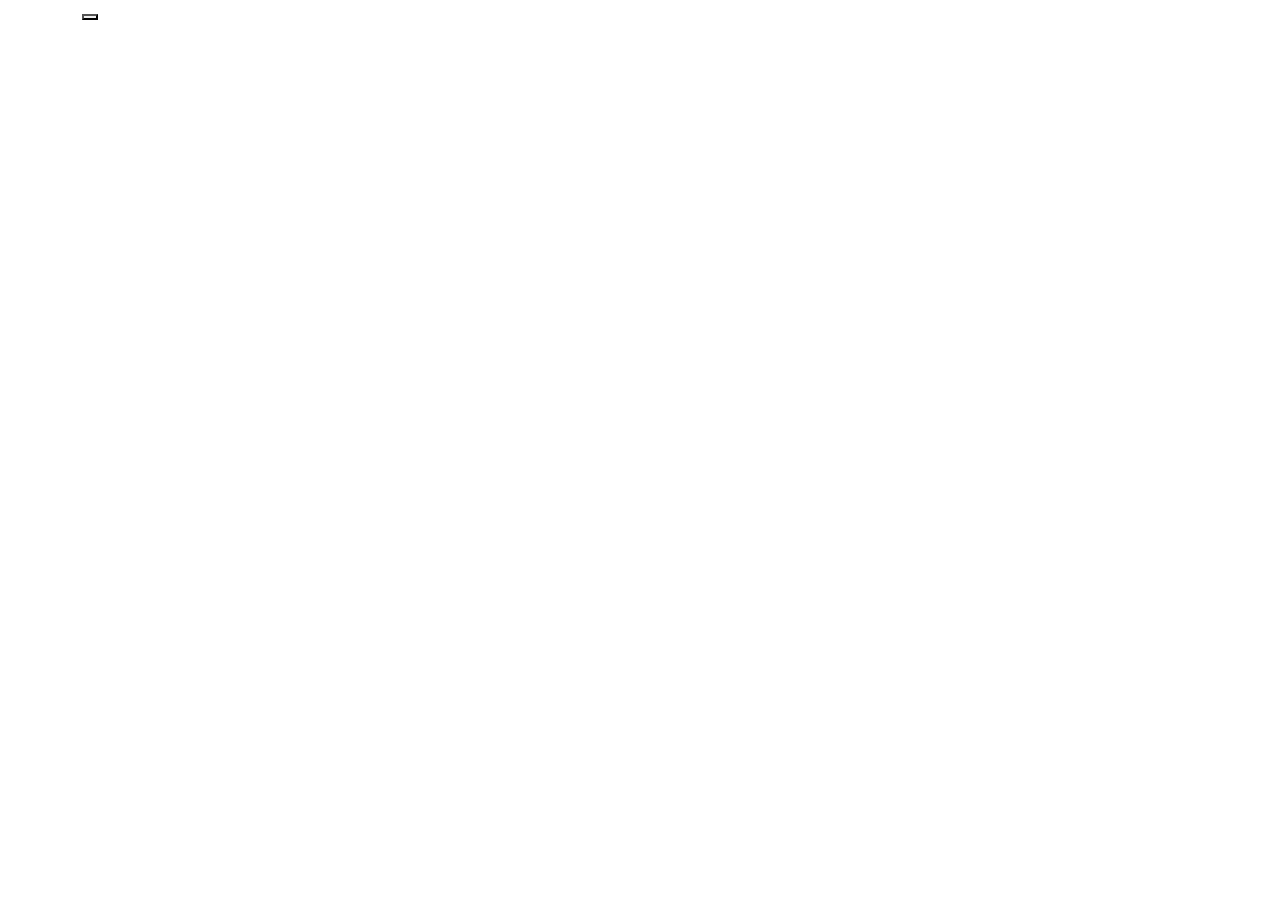
==== 02-mis-gastos/index.html @ c406acf4 "S02: esqueleto de pantallas" ====
<!doctype html>
<html lang="es">
  <head>
    <meta charset="UTF-8" />
    <meta name="viewport" content="width=device-width, initial-scale=1.0" />
    <title>Mis Gastos</title>

    <!-- =================================
      1. BOOTSTRAP (CSS)
    ================================= -->
    <link
      rel="stylesheet"
      href="https://cdn.jsdelivr.net/npm/bootstrap@5.3.8/dist/css/bootstrap.min.css"
    />
    <!-- =================================
      2. BOOTSTRAP ICONS
    ================================= -->
    <link
      rel="stylesheet"
      href="https://cdn.jsdelivr.net/npm/bootstrap-icons@1.13.2/font/bootstrap-icons.min.css"
    />

    <!-- =================================
      3. GOOGLE FONTS
      Bricolage Grotesque (títulos), DM Sans (texto), DM Mono (montos)
    ================================= -->
    <link rel="preconnect" href="https://fonts.googleapis.com" />
    <link rel="preconnect" href="https://fonts.gstatic.com" crossorigin />
    <link
      rel="stylesheet"
      href="https://fonts.googleapis.com/css2?family=Bricolage+Grotesque:opsz,wght@12..96,200..800&family=DM+Mono:ital,wght@0,300;0,400;0,500;1,300;1,400;1,500&family=DM+Sans:ital,opsz,wght@0,9..40,100..1000;1,9..40,100..1000&display=swap"
    />

    <!-- =================================
      4. MIS ESTILOS (siempre de último para que ganen)
    ================================= -->
    <link rel="stylesheet" href="css/styles.css" />
  </head>

  <body>
    <div class="container">
      <header>
        <div class="container"></div>
      </header>
      <main>
        <div class="container">
          <section class="Pantalla Inicio"></section>
          <section class="Pantalla Resumen"></section>
          <section class="Pantalla Ajustes"></section>
        </div>
        <button></button>
      </main>
    </div>

    <nav></nav>
    <!-- =================================
      SCRIPTS (al final del body)
    ================================= -->
    <script src="https://cdn.jsdelivr.net/npm/bootstrap@5.3.8/dist/js/bootstrap.bundle.min.js"></script>
    <script src="js/app.js"></script>
  </body>
</html>
---- 02-mis-gastos/css/styles.css ----
/* =================================
   MIS GASTOS · estilos propios
   (las variables de color llegan en S03)
================================= */

/* Texto general de la app */
body {
  font-family: "DM Sans", sans-serif;
}

/* Títulos */
h1 {
  font-family: "Bricolage Grotesque", sans-serif;
  font-weight: 800;
}
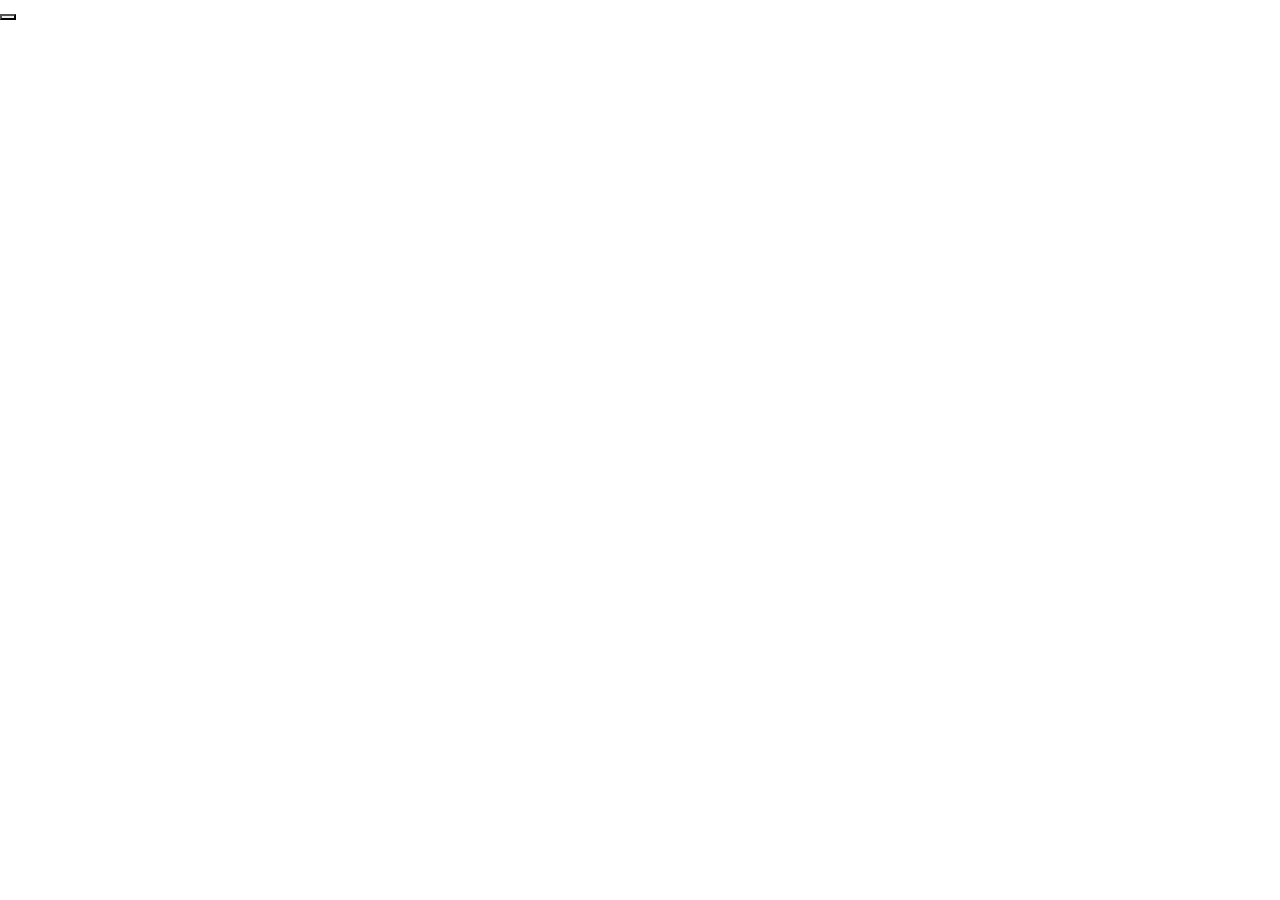
==== commit 40001941: "02: esqueleto + imágenes guía" ====
--- a/02-mis-gastos/index.html
+++ b/02-mis-gastos/index.html
@@ -38,21 +38,42 @@
   </head>
 
   <body>
-    <div class="container">
-      <header>
-        <div class="container"></div>
-      </header>
-      <main>
-        <div class="container">
-          <section class="Pantalla Inicio"></section>
-          <section class="Pantalla Resumen"></section>
-          <section class="Pantalla Ajustes"></section>
-        </div>
-        <button></button>
-      </main>
-    </div>
+    <!-- =================================
+      CABECERA (título y mes)
+    ================================= -->
+    <header>
+      <div class="container"></div>
+    </header>
 
+    <!-- =================================
+      PANTALLAS (solo se ve una a la vez)
+    ================================= -->
+    <main>
+      <div class="container">
+        <!-- Pantalla 1: Inicio -->
+        <section id="pantalla-inicio"></section>
+        <!-- Pantalla 2: Resumen -->
+        <section id="pantalla-resumen"></section>
+        <!-- Pantalla 3: Ajustes -->
+        <section id="pantalla-ajustes"></section>
+      </div>
+    </main>
+
+    <!-- =================================
+      BOTÓN + (agregar gasto)
+    ================================= -->
+    <button id="btn-agregar"></button>
+
+    <!-- =================================
+      NAVEGACIÓN INFERIOR
+    ================================= -->
     <nav></nav>
+
+    <!-- =================================
+      CAPA NUEVO GASTO (formulario)
+    ================================= -->
+    <div id="capa-agregar"></div>
+
     <!-- =================================
       SCRIPTS (al final del body)
     ================================= -->
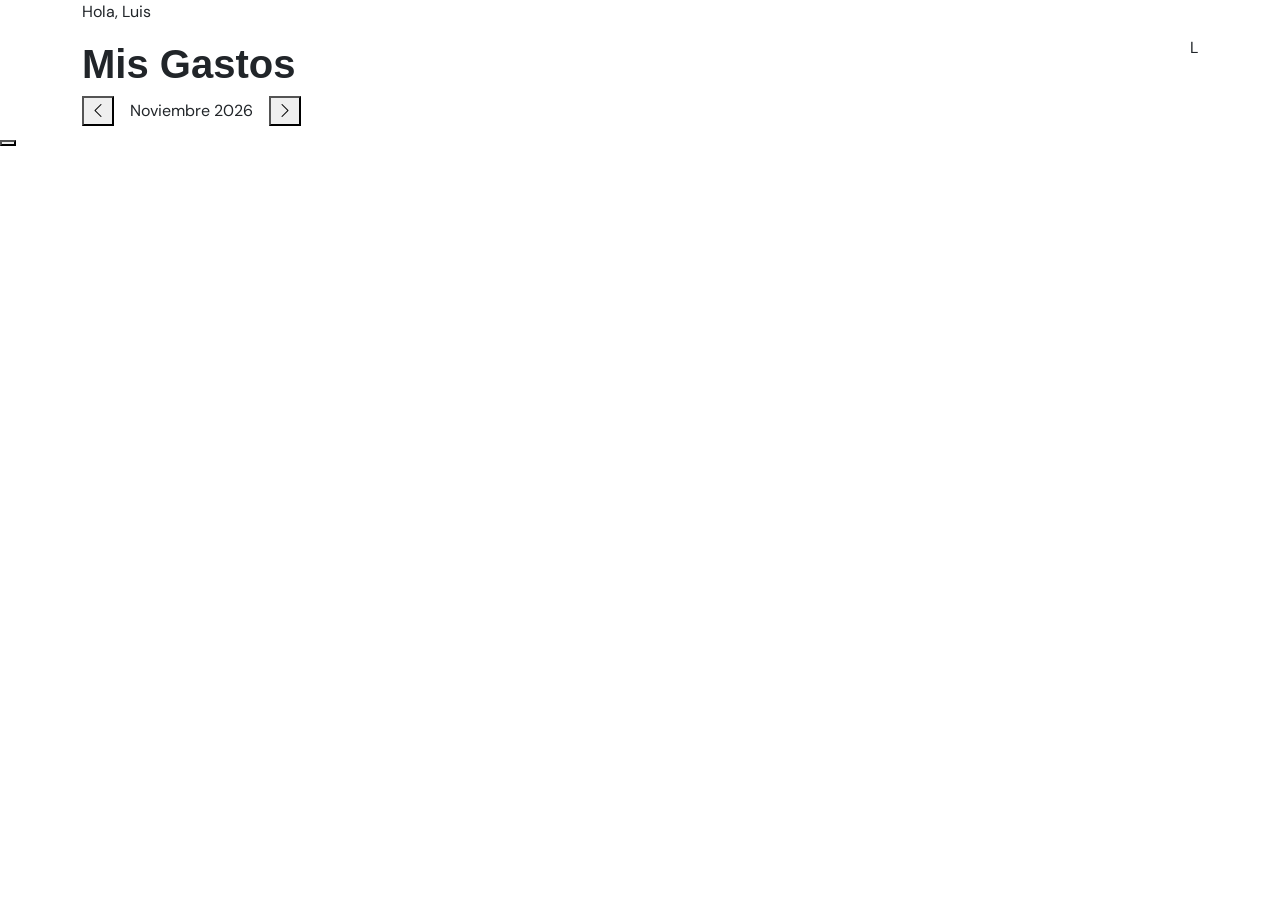
==== commit 537fd6ad: "S02: cabecera y selector de mes" ====
--- a/02-mis-gastos/index.html
+++ b/02-mis-gastos/index.html
@@ -42,7 +42,14 @@
       CABECERA (título y mes)
     ================================= -->
     <header>
-      <div class="container"></div>
+      <div class="container d-flex justify-content-between align-items-center">
+        <div class="lado-izquierdo">
+          <p>Hola, Luis</p>
+          <h1>Mis Gastos</h1>
+        </div>
+
+        <div class="lado-derecho">L</div>
+      </div>
     </header>
 
     <!-- =================================
@@ -51,7 +58,13 @@
     <main>
       <div class="container">
         <!-- Pantalla 1: Inicio -->
-        <section id="pantalla-inicio"></section>
+        <section id="pantalla-inicio">
+          <div class="d-flex align-items-center gap-3">
+            <button><i class="bi bi-chevron-left"></i></button>
+            <span id="texto-mes">Noviembre 2026</span>
+            <button><i class="bi bi-chevron-right"></i></button>
+          </div>
+        </section>
         <!-- Pantalla 2: Resumen -->
         <section id="pantalla-resumen"></section>
         <!-- Pantalla 3: Ajustes -->
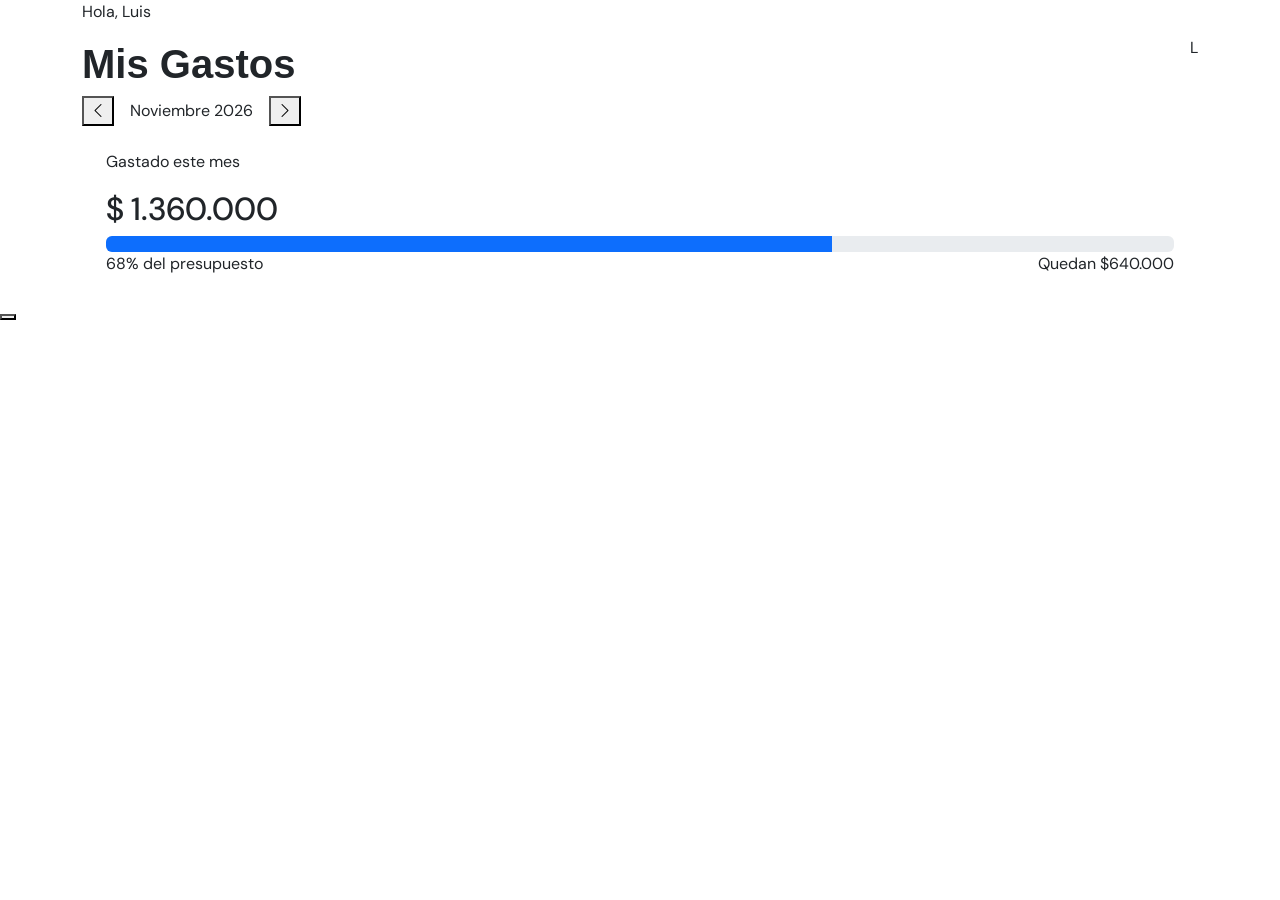
==== commit 362f1dad: "S02: tarjeta de saldo" ====
--- a/02-mis-gastos/index.html
+++ b/02-mis-gastos/index.html
@@ -64,6 +64,24 @@
             <span id="texto-mes">Noviembre 2026</span>
             <button><i class="bi bi-chevron-right"></i></button>
           </div>
+          <article class="tarjeta-saldo p-4 rounded-4">
+            <p>Gastado este mes</p>
+            <h2 id="total-mes">$ 1.360.000</h2>
+            <div
+              class="progress"
+              role="progressbar"
+              aria-label="Presupuesto usado"
+              aria-valuenow="68"
+              aria-valuemin="0"
+              aria-valuemax="100"
+            >
+              <div class="progress-bar" id="barra-mes" style="width: 68%"></div>
+            </div>
+            <div class="d-flex justify-content-between">
+              <span id="porcentaje-mes">68% del presupuesto</span>
+              <span id="quedan-mes">Quedan $640.000</span>
+            </div>
+          </article>
         </section>
         <!-- Pantalla 2: Resumen -->
         <section id="pantalla-resumen"></section>
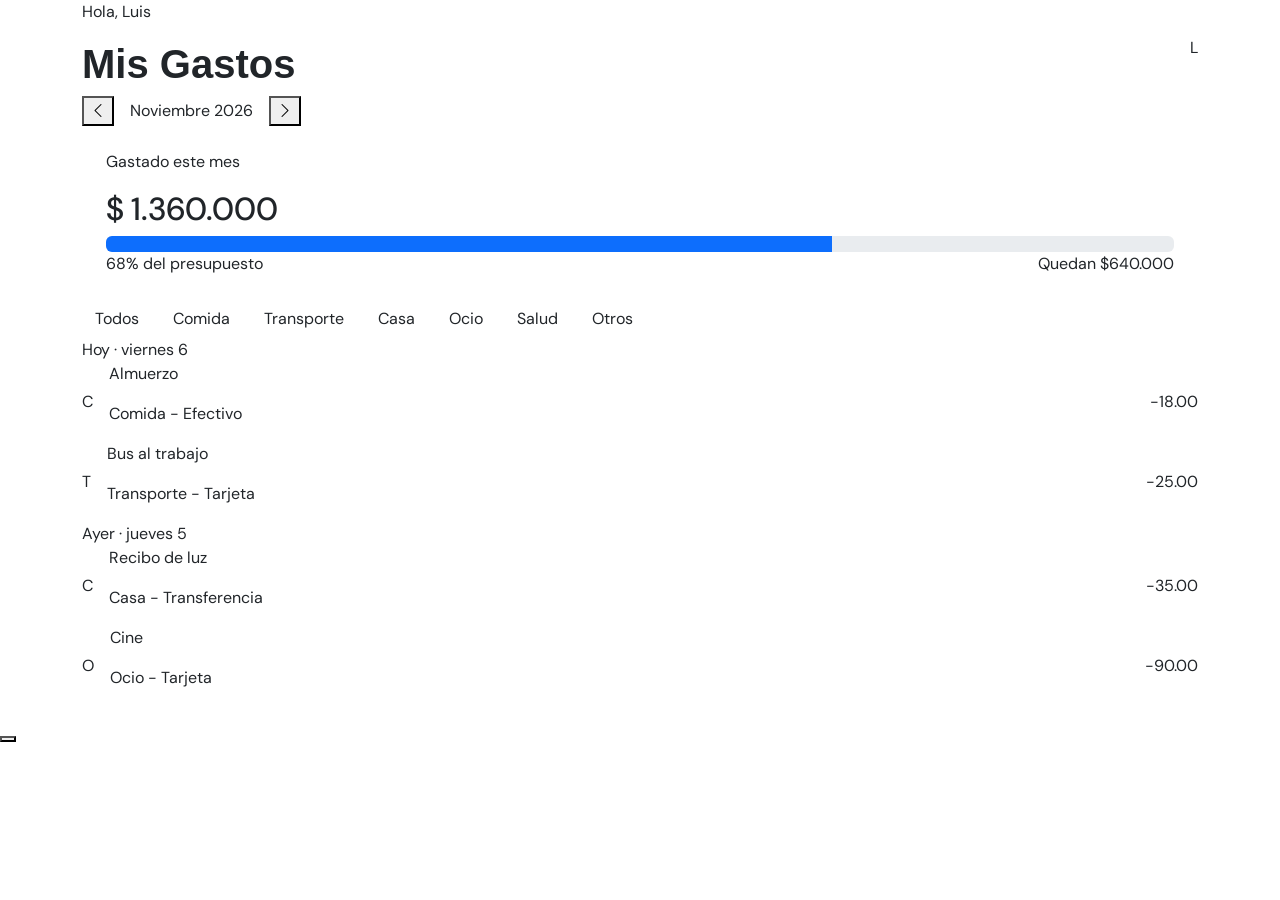
==== commit 0f33c802: "S02: filtros y lista de ejemplo" ====
--- a/02-mis-gastos/index.html
+++ b/02-mis-gastos/index.html
@@ -82,6 +82,66 @@
               <span id="quedan-mes">Quedan $640.000</span>
             </div>
           </article>
+
+          <div class="d-flex gap-2 overflow-auto">
+            <button class="btn chip rounded-pill activo" data-categoria="todos">
+              Todos
+            </button>
+            <button class="btn chip rounded-pill" data-categoria="comida">
+              Comida
+            </button>
+            <button class="btn chip rounded-pill" data-categoria="transporte">
+              Transporte
+            </button>
+            <button class="btn chip rounded-pill" data-categoria="casa">
+              Casa
+            </button>
+            <button class="btn chip rounded-pill" data-categoria="ocio">
+              Ocio
+            </button>
+            <button class="btn chip rounded-pill" data-categoria="salud">
+              Salud
+            </button>
+            <button class="btn chip rounded-pill" data-categoria="otros">
+              Otros
+            </button>
+          </div>
+          <ul class="list-unstyled" id="lista-gastos">
+            <li>Hoy · viernes 6</li>
+            <li class="d-flex align-items-center gap-3">
+              <span>C</span>
+              <div class="descripcion">
+                <p>Almuerzo</p>
+                <p>Comida - Efectivo</p>
+              </div>
+              <span class="ms-auto">-18.00</span>
+            </li>
+            <li class="d-flex align-items-center gap-3">
+              <span>T</span>
+              <div class="descripcion">
+                <p>Bus al trabajo</p>
+                <p>Transporte - Tarjeta</p>
+              </div>
+              <span class="ms-auto">-25.00</span>
+            </li>
+            <li>Ayer · jueves 5</li>
+            <li class="d-flex align-items-center gap-3">
+              <span>C</span>
+              <div class="descripcion">
+                <p>Recibo de luz</p>
+                <p>Casa - Transferencia</p>
+              </div>
+              <span class="ms-auto">-35.00</span>
+            </li>
+            <li class="d-flex align-items-center gap-3">
+              <span>O</span>
+              <div class="descripcion">
+                <p>Cine</p>
+                <p>Ocio - Tarjeta</p>
+              </div>
+              <span class="ms-auto">-90.00</span>
+            </li>
+          </ul>
         </section>
         <!-- Pantalla 2: Resumen -->
         <section id="pantalla-resumen"></section>
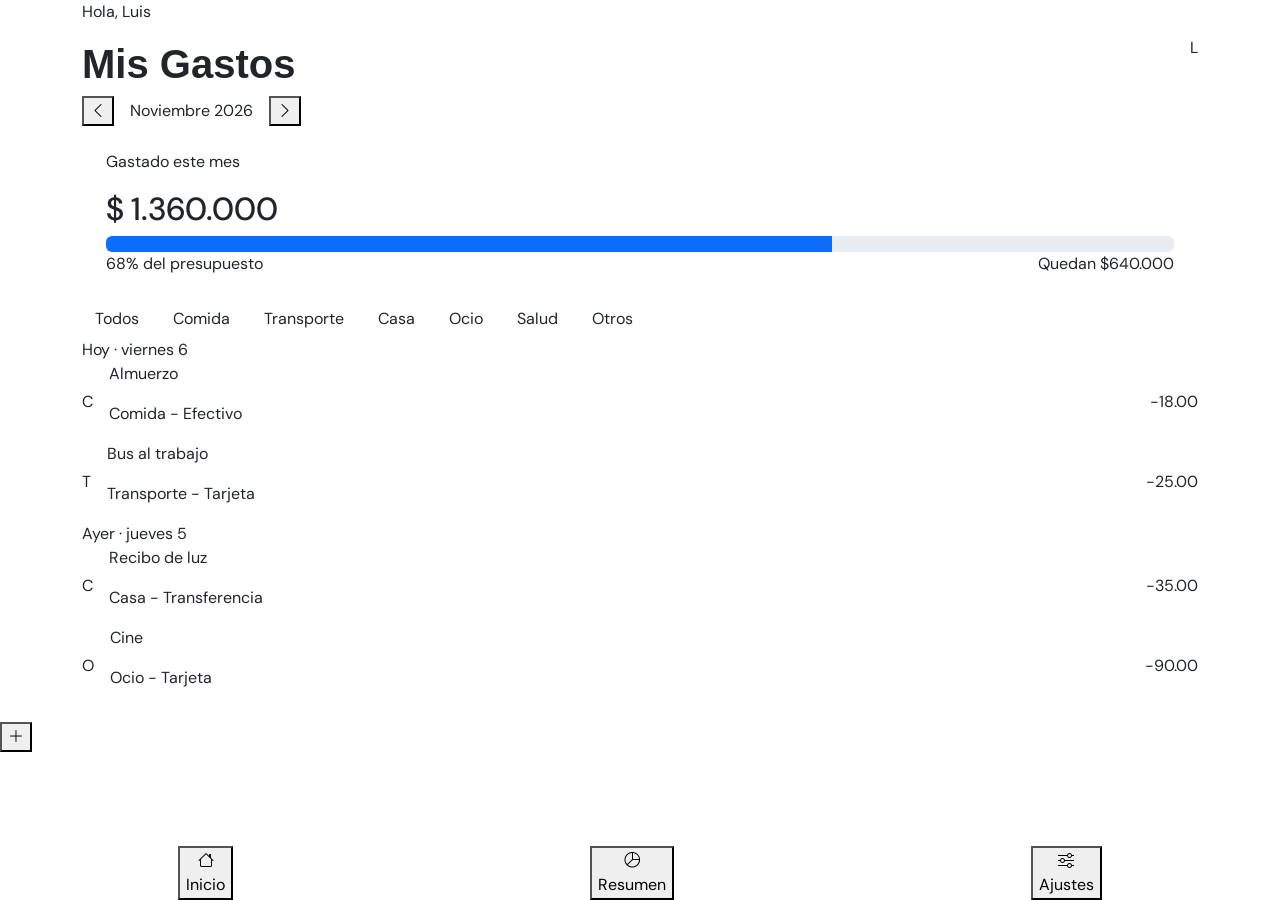
==== commit a7416cd2: "S02: navegación y botón agregar" ====
--- a/02-mis-gastos/index.html
+++ b/02-mis-gastos/index.html
@@ -153,12 +153,36 @@
     <!-- =================================
       BOTÓN + (agregar gasto)
     ================================= -->
-    <button id="btn-agregar"></button>
+    <button id="btn-agregar" aria-label="Agregar Gasto">
+      <i class="bi bi-plus-lg"></i>
+    </button>
 
     <!-- =================================
       NAVEGACIÓN INFERIOR
     ================================= -->
-    <nav></nav>
+    <nav class="fixed-bottom d-flex justify-content-around">
+      <button
+        class="activo d-flex flex-column align-items-center"
+        data-pantalla="pantalla-inicio"
+      >
+        <i class="bi bi-house"></i>
+        <span>Inicio</span>
+      </button>
+      <button
+        class="d-flex flex-column align-items-center"
+        data-pantalla="pantalla-resumen"
+      >
+        <i class="bi bi-pie-chart"></i>
+        <span>Resumen</span>
+      </button>
+      <button
+        class="d-flex flex-column align-items-center"
+        data-pantalla="pantalla-ajustes"
+      >
+        <i class="bi bi-sliders"></i>
+        <span>Ajustes</span>
+      </button>
+    </nav>
 
     <!-- =================================
       CAPA NUEVO GASTO (formulario)
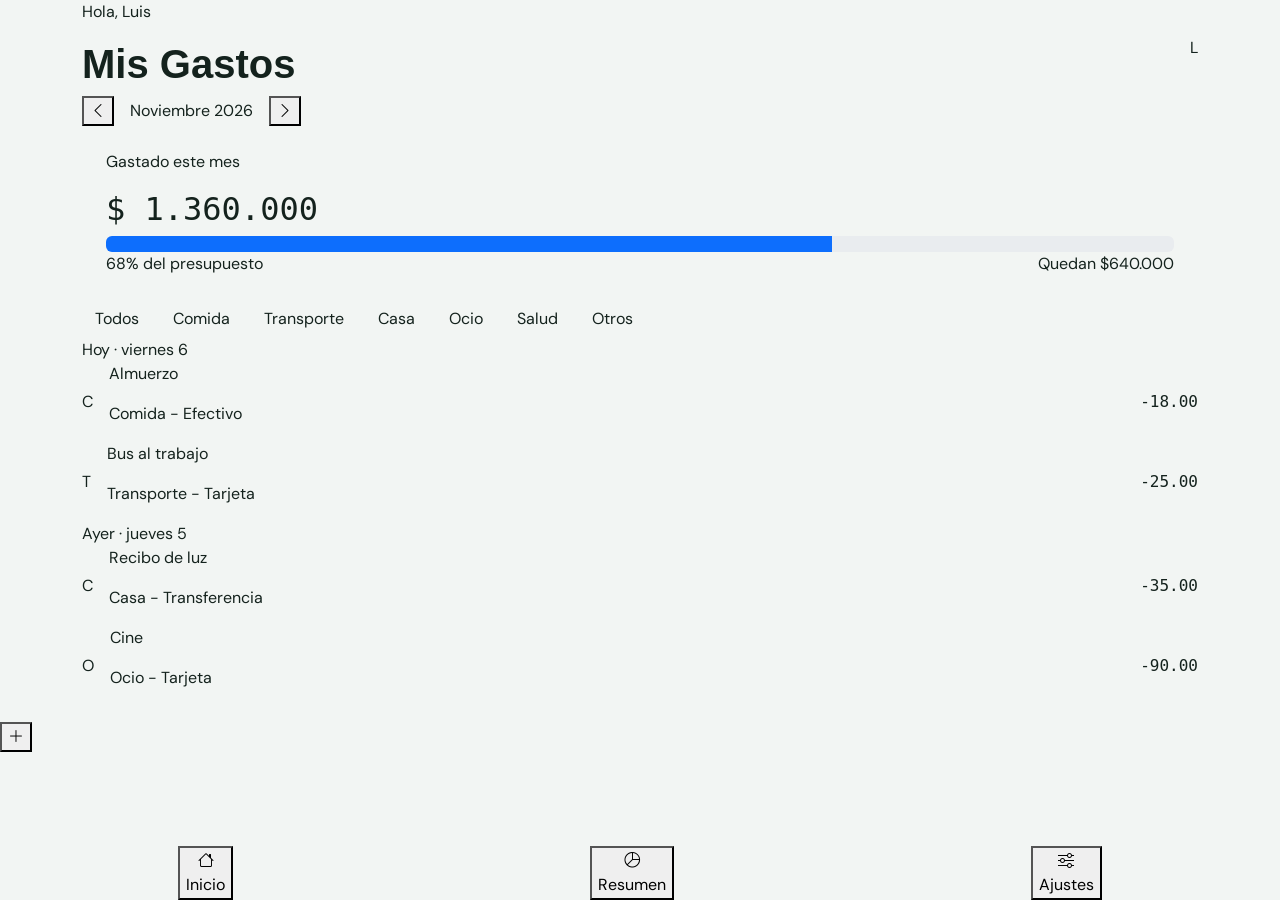
==== commit 0c395c8b: "S03: variables y fuentes" ====
--- a/02-mis-gastos/index.html
+++ b/02-mis-gastos/index.html
@@ -66,7 +66,7 @@
           </div>
           <article class="tarjeta-saldo p-4 rounded-4">
             <p>Gastado este mes</p>
-            <h2 id="total-mes">$ 1.360.000</h2>
+            <h2 class="monto" id="total-mes">$ 1.360.000</h2>
             <div
               class="progress"
               role="progressbar"
@@ -114,7 +114,7 @@
                 <p>Almuerzo</p>
                 <p>Comida - Efectivo</p>
               </div>
-              <span class="ms-auto">-18.00</span>
+              <span class="monto ms-auto">-18.00</span>
             </li>
             <li class="d-flex align-items-center gap-3">
               <span>T</span>
@@ -122,7 +122,7 @@
                 <p>Bus al trabajo</p>
                 <p>Transporte - Tarjeta</p>
               </div>
-              <span class="ms-auto">-25.00</span>
+              <span class="monto ms-auto">-25.00</span>
             </li>
             <li>Ayer · jueves 5</li>
             <li class="d-flex align-items-center gap-3">
@@ -131,7 +131,7 @@
                 <p>Recibo de luz</p>
                 <p>Casa - Transferencia</p>
               </div>
-              <span class="ms-auto">-35.00</span>
+              <span class="monto ms-auto">-35.00</span>
             </li>
             <li class="d-flex align-items-center gap-3">
               <span>O</span>
@@ -139,7 +139,7 @@
                 <p>Cine</p>
                 <p>Ocio - Tarjeta</p>
               </div>
-              <span class="ms-auto">-90.00</span>
+              <span class="monto ms-auto">-90.00</span>
             </li>
           </ul>
         </section>
--- a/02-mis-gastos/css/styles.css
+++ b/02-mis-gastos/css/styles.css
@@ -1,15 +1,53 @@
 /* =================================
    MIS GASTOS · estilos propios
-   (las variables de color llegan en S03)
 ================================= */
 
-/* Texto general de la app */
-body {
-  font-family: "DM Sans", sans-serif;
+/* =================================
+   1. VARIABLES (un solo :root)
+================================= */
+:root {
+  /* Colores base */
+  --fondo: #f2f5f3;
+  --superficie: #fff;
+  --tinta: #14221d;
+  --tinta-suave: #5c6b65;
+  --linea: #dce3df;
+  --verde: #1f7a5c;
+  --verde-claro: #ddefe7;
+  --coral: #d2543f;
+  --ambar: #c98a1b;
+  --ambar-claro: #fbefd6;
+
+  /* Colores de categoría */
+  --cat-comida: #e07a3f;
+  --cat-transporte: #3d7dd8;
+  --cat-casa: #7a5bc7;
+  --cat-ocio: #d24d8a;
+  --cat-salud: #2f9e8f;
+  --cat-otros: #8a9690;
+
+  /* Fuentes */
+  --f-titulo: "Bricolage Grotesque", sans-serif;
+  --f-texto: "DM Sans", sans-serif;
+  --f-monto: "DM Mono", monospace;
+
+  /* Truco: Bootstrap usa mis variables */
+  --bs-body-bg: var(--fondo);
+  --bs-body-color: var(--tinta);
+  --bs-body-font-family: var(--f-texto);
 }
+
+/* =================================
+   2. TEXTOS
+================================= */
 
 /* Títulos */
 h1 {
-  font-family: "Bricolage Grotesque", sans-serif;
+  font-family: var(--f-titulo);
   font-weight: 800;
 }
+
+/* Montos (dinero) */
+.monto {
+  font-family: var(--f-monto);
+}
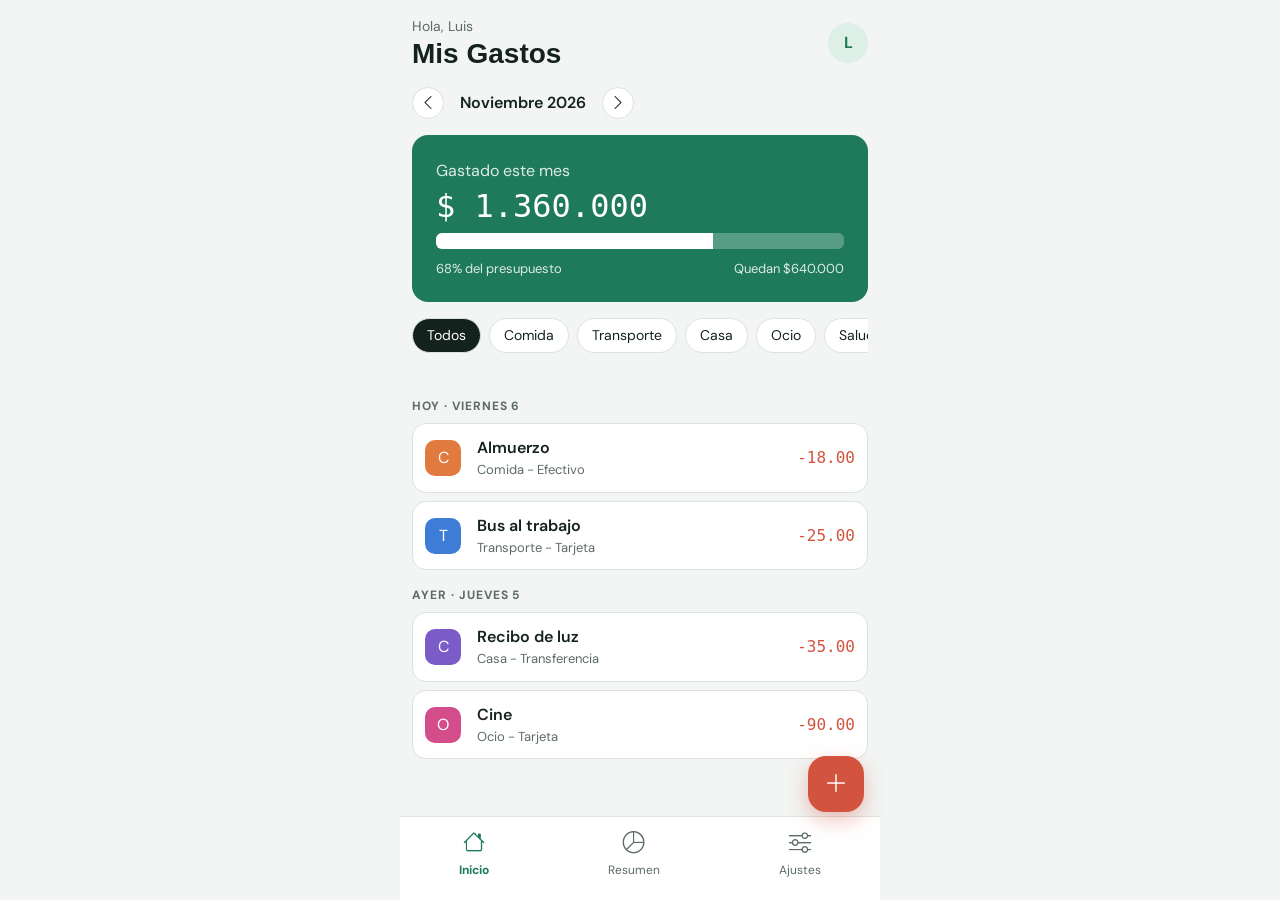
==== commit 97ed7b97: "S03: estilos de Inicio" ====
--- a/02-mis-gastos/index.html
+++ b/02-mis-gastos/index.html
@@ -44,11 +44,11 @@
     <header>
       <div class="container d-flex justify-content-between align-items-center">
         <div class="lado-izquierdo">
-          <p>Hola, Luis</p>
+          <p class="saludo">Hola, Luis</p>
           <h1>Mis Gastos</h1>
         </div>
 
-        <div class="lado-derecho">L</div>
+        <div class="lado-derecho avatar">L</div>
       </div>
     </header>
 
@@ -59,10 +59,14 @@
       <div class="container">
         <!-- Pantalla 1: Inicio -->
         <section id="pantalla-inicio">
-          <div class="d-flex align-items-center gap-3">
-            <button><i class="bi bi-chevron-left"></i></button>
+          <div class="selector-mes d-flex align-items-center gap-3">
+            <button class="btn-mes" aria-label="Mes anterior">
+              <i class="bi bi-chevron-left"></i>
+            </button>
             <span id="texto-mes">Noviembre 2026</span>
-            <button><i class="bi bi-chevron-right"></i></button>
+            <button class="btn-mes" aria-label="Mes siguiente">
+              <i class="bi bi-chevron-right"></i>
+            </button>
           </div>
           <article class="tarjeta-saldo p-4 rounded-4">
             <p>Gastado este mes</p>
@@ -83,7 +87,7 @@
             </div>
           </article>
 
-          <div class="d-flex gap-2 overflow-auto">
+          <div class="filtros d-flex gap-2 overflow-auto">
             <button class="btn chip rounded-pill activo" data-categoria="todos">
               Todos
             </button>
@@ -107,37 +111,37 @@
             </button>
           </div>
           <ul class="list-unstyled" id="lista-gastos">
-            <li>Hoy · viernes 6</li>
-            <li class="d-flex align-items-center gap-3">
-              <span>C</span>
+            <li class="dia">Hoy · viernes 6</li>
+            <li class="fila d-flex align-items-center gap-3">
+              <span class="cuadrito cat-comida">C</span>
               <div class="descripcion">
                 <p>Almuerzo</p>
-                <p>Comida - Efectivo</p>
+                <p class="detalle">Comida - Efectivo</p>
               </div>
               <span class="monto ms-auto">-18.00</span>
             </li>
-            <li class="d-flex align-items-center gap-3">
-              <span>T</span>
+            <li class="fila d-flex align-items-center gap-3">
+              <span class="cuadrito cat-transporte">T</span>
               <div class="descripcion">
                 <p>Bus al trabajo</p>
-                <p>Transporte - Tarjeta</p>
+                <p class="detalle">Transporte - Tarjeta</p>
               </div>
               <span class="monto ms-auto">-25.00</span>
             </li>
-            <li>Ayer · jueves 5</li>
-            <li class="d-flex align-items-center gap-3">
-              <span>C</span>
+            <li class="dia">Ayer · jueves 5</li>
+            <li class="fila d-flex align-items-center gap-3">
+              <span class="cuadrito cat-casa">C</span>
               <div class="descripcion">
                 <p>Recibo de luz</p>
-                <p>Casa - Transferencia</p>
+                <p class="detalle">Casa - Transferencia</p>
               </div>
               <span class="monto ms-auto">-35.00</span>
             </li>
-            <li class="d-flex align-items-center gap-3">
-              <span>O</span>
+            <li class="fila d-flex align-items-center gap-3">
+              <span class="cuadrito cat-ocio">O</span>
               <div class="descripcion">
                 <p>Cine</p>
-                <p>Ocio - Tarjeta</p>
+                <p class="detalle">Ocio - Tarjeta</p>
               </div>
               <span class="monto ms-auto">-90.00</span>
             </li>
@@ -160,23 +164,23 @@
     <!-- =================================
       NAVEGACIÓN INFERIOR
     ================================= -->
-    <nav class="fixed-bottom d-flex justify-content-around">
+    <nav class="barra fixed-bottom d-flex justify-content-around">
       <button
-        class="activo d-flex flex-column align-items-center"
+        class="btn-nav activo d-flex flex-column align-items-center"
         data-pantalla="pantalla-inicio"
       >
         <i class="bi bi-house"></i>
         <span>Inicio</span>
       </button>
       <button
-        class="d-flex flex-column align-items-center"
+        class="btn-nav d-flex flex-column align-items-center"
         data-pantalla="pantalla-resumen"
       >
         <i class="bi bi-pie-chart"></i>
         <span>Resumen</span>
       </button>
       <button
-        class="d-flex flex-column align-items-center"
+        class="btn-nav d-flex flex-column align-items-center"
         data-pantalla="pantalla-ajustes"
       >
         <i class="bi bi-sliders"></i>
--- a/02-mis-gastos/css/styles.css
+++ b/02-mis-gastos/css/styles.css
@@ -51,3 +51,266 @@
 .monto {
   font-family: var(--f-monto);
 }
+
+/* Tarjeta Saldo */
+.tarjeta-saldo {
+  background-color: var(--verde);
+  color: var(--superficie);
+}
+
+.tarjeta-saldo .monto {
+  font-size: 32px;
+}
+
+.tarjeta-saldo .progress {
+  background-color: rgba(255, 255, 255, 0.25);
+}
+.tarjeta-saldo .progress-bar {
+  background-color: var(--superficie);
+}
+
+/* =================================
+   3. FILTROS (chips)
+================================= */
+.chip {
+  background-color: var(--superficie);
+  border: 1px solid var(--linea);
+}
+
+/* Pegado = el MISMO botón con las 2 clases */
+.chip.activo {
+  background-color: var(--tinta);
+  color: var(--superficie);
+}
+
+/* =================================
+   4. FILAS DE GASTO
+================================= */
+.fila {
+  background-color: var(--superficie);
+  border: 1px solid var(--linea);
+  border-radius: 14px;
+  padding: 12px;
+  margin-bottom: 8px;
+}
+
+/* Quita el espacio de abajo de los p dentro de la fila */
+.fila p {
+  margin: 0;
+}
+
+/* Monto de la fila en coral */
+.fila .monto {
+  color: var(--coral);
+}
+
+/* Cuadrito con la inicial */
+.cuadrito {
+  width: 36px;
+  height: 36px;
+  border-radius: 10px;
+  color: var(--superficie);
+  display: flex;
+  align-items: center;
+  justify-content: center;
+  flex-shrink: 0;
+}
+
+/* Un color por categoría (solo cambia el fondo) */
+.cat-comida {
+  background-color: var(--cat-comida);
+}
+.cat-transporte {
+  background-color: var(--cat-transporte);
+}
+.cat-casa {
+  background-color: var(--cat-casa);
+}
+.cat-ocio {
+  background-color: var(--cat-ocio);
+}
+.cat-salud {
+  background-color: var(--cat-salud);
+}
+.cat-otros {
+  background-color: var(--cat-otros);
+}
+
+/* =================================
+   5. AVATAR (la L de arriba)
+================================= */
+.avatar {
+  width: 40px;
+  height: 40px;
+  border-radius: 50%;
+  background-color: var(--verde-claro);
+  color: var(--verde);
+  font-weight: 700;
+  display: flex;
+  align-items: center;
+  justify-content: center;
+}
+
+/* =================================
+   6. ESTRUCTURA GENERAL
+   La app mide máximo 480 px y queda centrada,
+   así en la compu también parece un celular.
+================================= */
+.container {
+  max-width: 480px;
+}
+
+/* Espacio abajo para que la barra no tape la última fila */
+main {
+  padding-bottom: 120px;
+}
+
+/* =================================
+   7. CABECERA
+================================= */
+header {
+  padding-top: 16px;
+}
+
+/* "Hola, Luis": pequeño y gris */
+.saludo {
+  margin: 0;
+  font-size: 14px;
+  color: var(--tinta-suave);
+}
+
+header h1 {
+  margin: 0;
+  font-size: 28px;
+}
+
+/* =================================
+   8. SELECTOR DE MES
+================================= */
+.selector-mes {
+  margin: 16px 0;
+  font-weight: 600;
+}
+
+/* Botones redondos con la flecha */
+.btn-mes {
+  width: 32px;
+  height: 32px;
+  border-radius: 50%;
+  border: 1px solid var(--linea);
+  background-color: var(--superficie);
+  color: var(--tinta);
+  display: flex;
+  align-items: center;
+  justify-content: center;
+}
+
+/* =================================
+   9. TARJETA DE SALDO (espacios)
+================================= */
+.tarjeta-saldo {
+  margin-bottom: 16px;
+}
+
+.tarjeta-saldo p {
+  margin-bottom: 4px;
+  opacity: 0.85;
+}
+
+/* Fila de abajo de la tarjeta: texto pequeño */
+.tarjeta-saldo .d-flex {
+  margin-top: 10px;
+  font-size: 13px;
+  opacity: 0.85;
+}
+
+/* =================================
+   10. FILTROS (espacios)
+================================= */
+.filtros {
+  margin-bottom: 20px;
+  padding-bottom: 4px;
+}
+
+/* Que los chips no se aplasten ni partan el texto */
+.chip {
+  flex-shrink: 0;
+  white-space: nowrap;
+  padding: 6px 14px;
+  font-size: 14px;
+  margin-bottom: 20px;
+}
+
+/* =================================
+   11. LISTA
+================================= */
+/* Títulos de día: "HOY · VIERNES 6" */
+.dia {
+  margin: 16px 0 8px;
+  font-size: 12px;
+  font-weight: 700;
+  letter-spacing: 0.08em;
+  text-transform: uppercase;
+  color: var(--tinta-suave);
+}
+
+/* Descripción del gasto (la línea de arriba) */
+.descripcion p {
+  font-weight: 600;
+}
+
+/* "Comida - Efectivo": pequeño y gris */
+.descripcion .detalle {
+  font-size: 13px;
+  font-weight: 400;
+  color: var(--tinta-suave);
+}
+
+/* =================================
+   12. BARRA DE NAVEGACIÓN (abajo)
+================================= */
+.barra {
+  max-width: 480px;
+  margin: 0 auto;
+  padding: 8px 0 20px; /* 20 px abajo por el borde del celular */
+  background-color: var(--superficie);
+  border-top: 1px solid var(--linea);
+}
+
+/* Botones de la barra: sin fondo, gris */
+.btn-nav {
+  background: none;
+  border: none;
+  color: var(--tinta-suave);
+  font-size: 12px;
+  gap: 2px;
+}
+
+.btn-nav i {
+  font-size: 22px;
+}
+
+/* El de la pantalla actual: verde y en negrita */
+.btn-nav.activo {
+  color: var(--verde);
+  font-weight: 700;
+}
+
+/* =================================
+   13. BOTÓN + (flotante)
+================================= */
+#btn-agregar {
+  position: fixed;
+  bottom: 88px;
+  /* 16 px desde el borde derecho de la app (no de la pantalla) */
+  right: max(16px, calc(50% - 224px));
+  width: 56px;
+  height: 56px;
+  border-radius: 18px;
+  border: none;
+  background-color: var(--coral);
+  color: var(--superficie);
+  font-size: 24px;
+  box-shadow: 0 8px 20px rgba(210, 84, 63, 0.35);
+  z-index: 1031; /* encima de la barra */
+}
